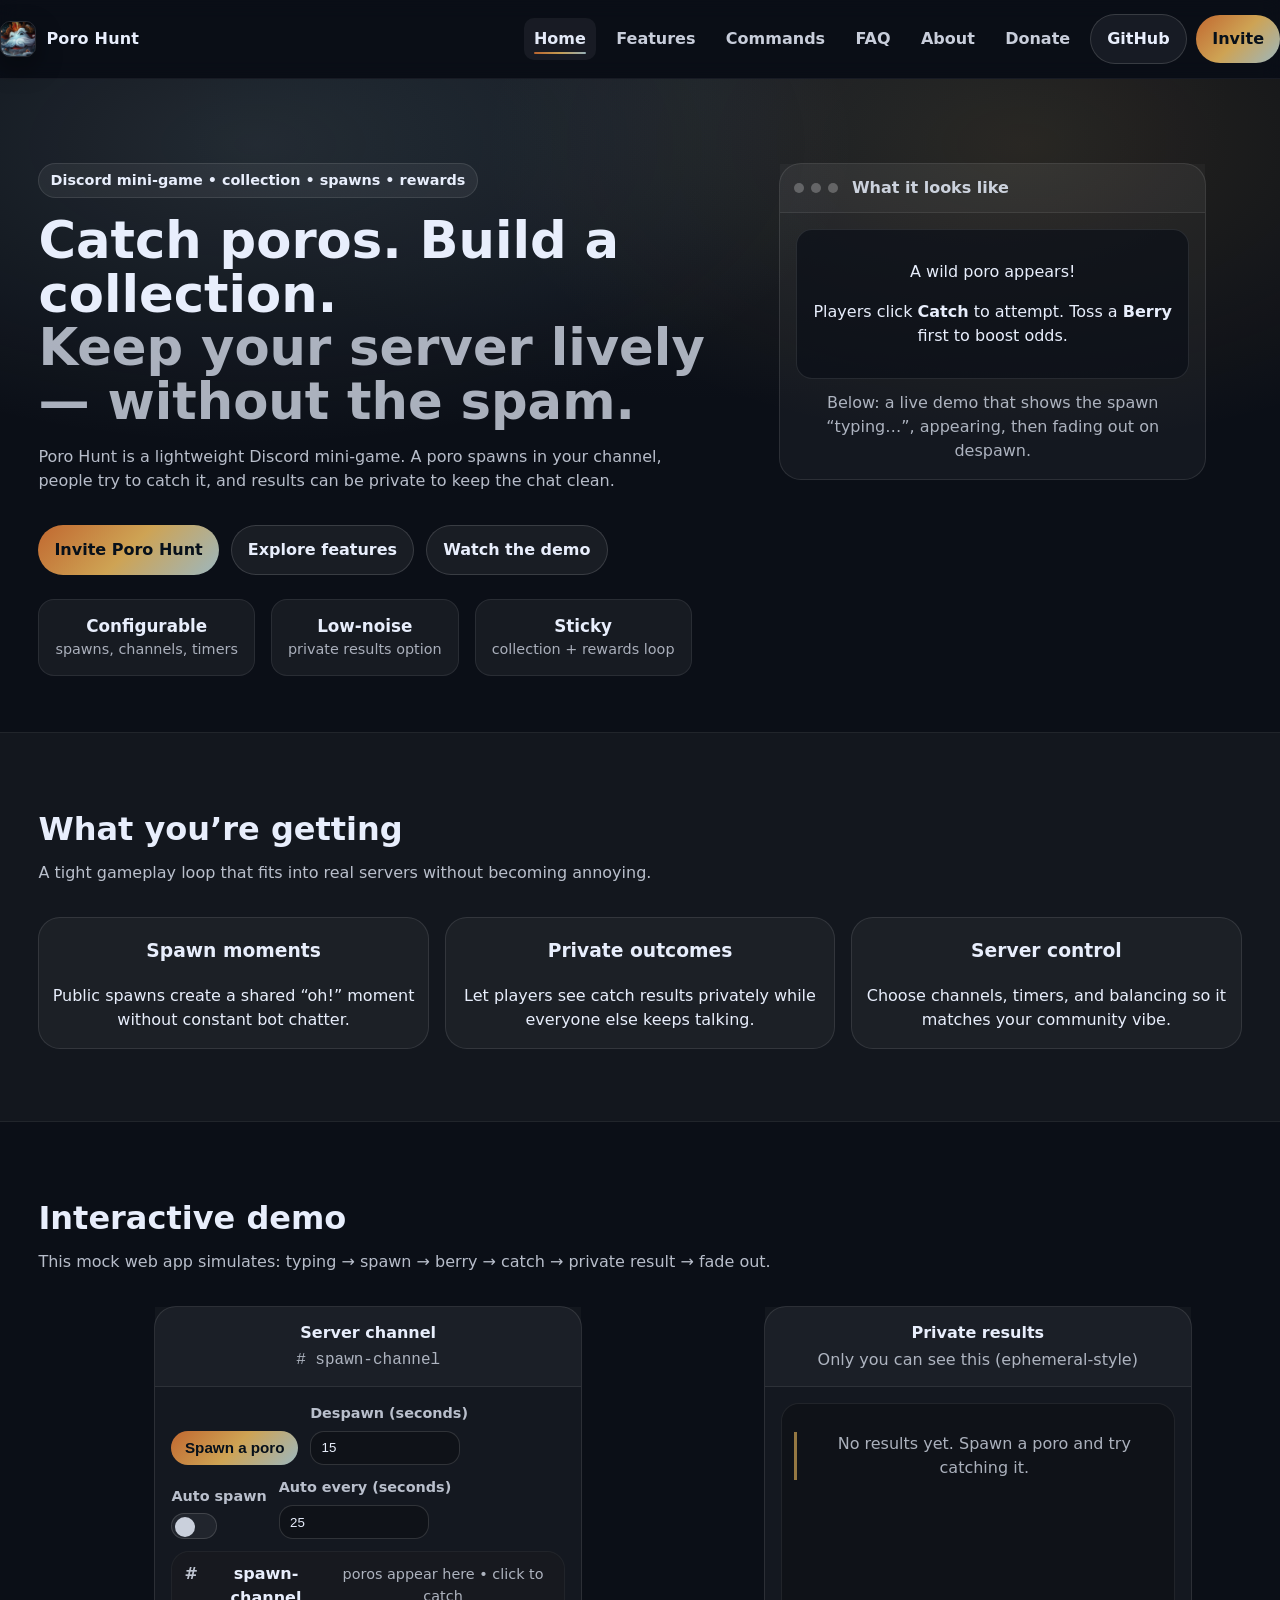
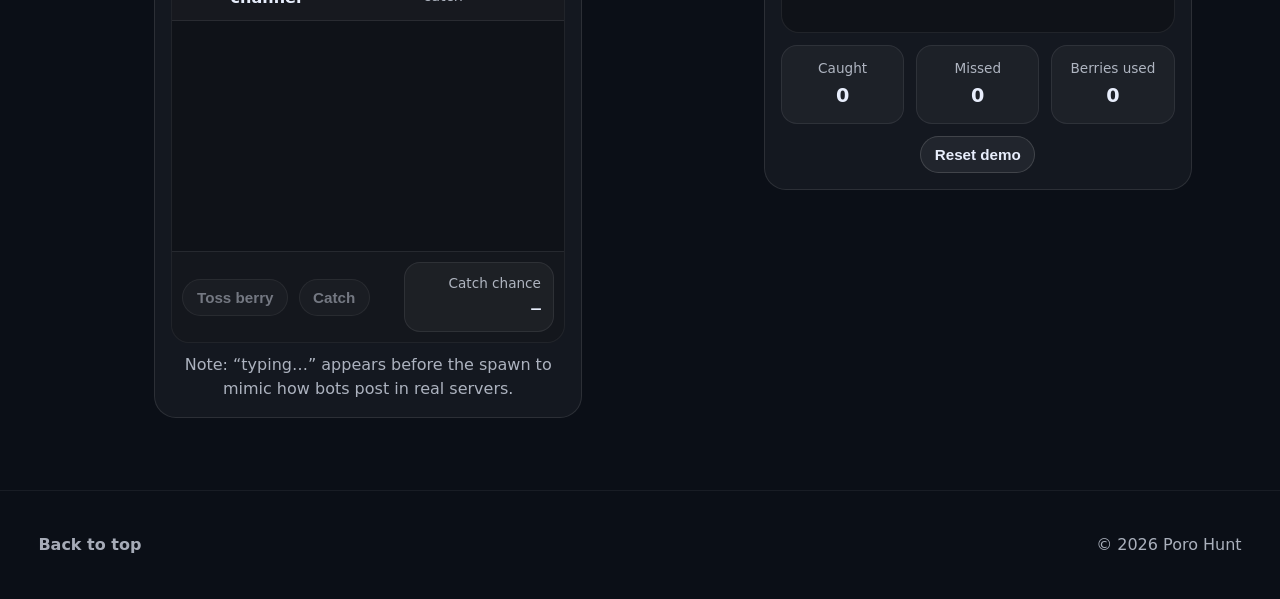
==== index.html @ b9ae42ce "Initial website upload" ====
<!-- Poro Hunt — Home + Demo (v5) -->
<!DOCTYPE html>
<html lang="en">
  <head>
    <meta charset="UTF-8" />
    <meta name="viewport" content="width=device-width, initial-scale=1" />
    <title>Poro Hunt — Discord Mini-Game Bot</title>
    <link rel="stylesheet" href="./styles.css" />
    <link rel="icon" type="image/png" href="./assets/favicon.png" />
<meta name="theme-color" content="#0b0f17" />
<link rel="apple-touch-icon" href="./assets/favicon.png" />
  </head>

  <body>
    <header class="site-header" id="siteHeader">
      <div class="container nav-row">
        <a class="brand" href="./index.html" aria-label="Poro Hunt Home">
  <img class="brand-logo" src="./assets/logo.jpg" alt="Poro Hunt logo" />
  <span class="brand-text">Poro Hunt</span>
</a>

        <button class="nav-toggle" id="navToggle" aria-expanded="false" aria-controls="navMenu">Menu</button>

        <nav class="nav" id="navMenu">
          <a class="nav-link" href="./index.html" aria-current="page">Home</a>
          <a class="nav-link" href="./features.html">Features</a>
          <a class="nav-link" href="./commands.html">Commands</a>
          <a class="nav-link" href="./faq.html">FAQ</a>
          <a class="nav-link" href="./about.html">About</a>
          <a class="nav-link" href="./donate.html">Donate</a>

          <a class="btn btn-ghost" href="https://https://github.com/knubgod/poro-hunt" target="_blank" rel="noreferrer">GitHub</a>
          <a class="btn btn-primary" href="https://discord.com/oauth2/authorize?client_id=1469908862562734150&permissions=355392&integration_type=0&scope=bot+applications.commands" target="_blank" rel="noreferrer">Invite</a>
        </nav>
      </div>
    </header>

    <main id="top">
      <section class="hero">
        <div class="container hero-grid">
          <div>
            <p class="pill">Discord mini-game • collection • spawns • rewards</p>

            <h1 class="h1">
              Catch poros. Build a collection.
              <span class="muted" style="display:block; font-weight:900;">Keep your server lively — without the spam.</span>
            </h1>

            <p class="lede">
              Poro Hunt is a lightweight Discord mini-game. A poro spawns in your channel, people try to catch it,
              and results can be private to keep the chat clean.
            </p>

            <div class="hero-actions">
              <a class="btn btn-primary" href="https://discord.com/oauth2/authorize?client_id=1469908862562734150&permissions=355392&integration_type=0&scope=bot+applications.commands" target="_blank" rel="noreferrer">Invite Poro Hunt</a>
              <a class="btn btn-ghost" href="./features.html">Explore features</a>
              <a class="btn btn-ghost" href="#demo">Watch the demo</a>
            </div>

            <div class="stat-row">
              <div class="stat">
                <div class="stat-k">Configurable</div>
                <div class="stat-v">spawns, channels, timers</div>
              </div>
              <div class="stat">
                <div class="stat-k">Low-noise</div>
                <div class="stat-v">private results option</div>
              </div>
              <div class="stat">
                <div class="stat-k">Sticky</div>
                <div class="stat-v">collection + rewards loop</div>
              </div>
            </div>
          </div>

          <div class="hero-card">
            <div class="card-top">
              <div class="dot"></div><div class="dot"></div><div class="dot"></div>
              <span class="card-title">What it looks like</span>
            </div>
            <div class="card-body">
              <div class="bubble">
                <p class="bubble-title">A wild poro appears!</p>
                <p class="bubble-text">
                  Players click <strong>Catch</strong> to attempt.
                  Toss a <strong>Berry</strong> first to boost odds.
                </p>
              </div>
              <p class="muted" style="margin:12px 0 0;">
                Below: a live demo that shows the spawn “typing…”, appearing, then fading out on despawn.
              </p>
            </div>
          </div>
        </div>
      </section>

      <section class="section section-alt">
        <div class="container">
          <h2 class="h2">What you’re getting</h2>
          <p class="lede">A tight gameplay loop that fits into real servers without becoming annoying.</p>

          <div class="grid-3">
            <div class="card">
              <h3>Spawn moments</h3>
              <p>Public spawns create a shared “oh!” moment without constant bot chatter.</p>
            </div>
            <div class="card">
              <h3>Private outcomes</h3>
              <p>Let players see catch results privately while everyone else keeps talking.</p>
            </div>
            <div class="card">
              <h3>Server control</h3>
              <p>Choose channels, timers, and balancing so it matches your community vibe.</p>
            </div>
          </div>
        </div>
      </section>

      <!-- Demo root marker for script.js -->
      <section class="section" id="demo">
        <div class="container" id="demoRoot">
          <h2 class="h2">Interactive demo</h2>
          <p class="lede">This mock web app simulates: typing → spawn → berry → catch → private result → fade out.</p>

          <div class="demo-grid">
            <div class="demo-card">
              <div class="demo-head">
                <p class="demo-title">Server channel</p>
                <p class="demo-sub mono muted"># spawn-channel</p>
              </div>

              <div class="demo-body">
                <div class="demo-controls">
                  <button class="btn btn-primary btn-small" id="spawnBtn">Spawn a poro</button>

                  <label class="demo-label">
                    Despawn (seconds)
                    <input class="demo-input" id="despawnInput" type="number" min="5" max="120" value="15" />
                  </label>

                  <label class="demo-label">
                    Auto spawn
                    <span class="toggle-row">
                      <input id="autoSpawnToggle" type="checkbox" />
                      <span class="toggle-ui" aria-hidden="true"></span>
                    </span>
                  </label>

                  <label class="demo-label">
                    Auto every (seconds)
                    <input class="demo-input" id="autoSpawnInterval" type="number" min="8" max="120" value="25" />
                  </label>
                </div>

                <div class="discord-shell">
                  <div class="discord-top">
                    <span class="hash">#</span> <span class="chan">spawn-channel</span>
                    <span class="topic muted">poros appear here • click to catch</span>
                  </div>

                  <div class="discord-feed" id="channelFeed" aria-live="polite"></div>

                  <div class="discord-actions">
                    <button class="btn btn-ghost btn-small" id="berryBtn" disabled>Toss berry</button>
                    <button class="btn btn-ghost btn-small" id="catchBtn" disabled>Catch</button>

                    <div class="odds">
                      <p class="odds-k muted">Catch chance</p>
                      <p class="odds-v mono" id="oddsValue">—</p>
                    </div>
                  </div>
                </div>

                <p class="muted" style="margin:10px 0 0;">
                  Note: “typing…” appears before the spawn to mimic how bots post in real servers.
                </p>
              </div>
            </div>

            <div class="demo-card">
              <div class="demo-head">
                <p class="demo-title">Private results</p>
                <p class="demo-sub muted">Only you can see this (ephemeral-style)</p>
              </div>

              <div class="demo-body">
                <div class="private-box" id="privateBox">
                  <div class="ephemeral">
                    <p class="muted">No results yet. Spawn a poro and try catching it.</p>
                  </div>
                </div>

                <div class="private-stats">
                  <div class="pstat">
                    <p class="pstat-k muted">Caught</p>
                    <p class="pstat-v" id="caughtCount">0</p>
                  </div>
                  <div class="pstat">
                    <p class="pstat-k muted">Missed</p>
                    <p class="pstat-v" id="missedCount">0</p>
                  </div>
                  <div class="pstat">
                    <p class="pstat-k muted">Berries used</p>
                    <p class="pstat-v" id="berriesUsed">0</p>
                  </div>
                </div>

                <button class="btn btn-ghost btn-small" id="resetDemoBtn">Reset demo</button>
              </div>
            </div>
          </div>
        </div>
      </section>

    <footer class="site-footer">
  <div class="container footer-row">
    <div class="footer-min">
      <a href="#top">Back to top</a>
    </div>
    <p class="muted">© <span id="year"></span> Poro Hunt</p>
  </div>
</footer>

    <script src="./script.js"></script>
    <!-- Floating Back-to-Top -->
<button id="backToTop" class="back-to-top" type="button" aria-label="Back to top">
  ↑
</button>
  </body>
</html>
---- styles.css ----
/*
  Poro Hunt Website — v6 brand theme
  Adds:
  - Logo support (.brand-logo)
  - Brand palette via CSS variables
  - Updated gradients to match logo (icy + gold/copper)
*/

body { min-height: 100vh; }
main { min-height: calc(100vh - 80px); } /* header height buffer; not exact but works well */

* { box-sizing: border-box; }
html, body { height: 100%; }

:root{
  /* Brand palette (from your logo art) */
  --bg: #0b0f17;
  --bg2: #0f1624;
  --text: #e8eefc;
  --muted: rgba(232, 238, 252, 0.72);

  --ice: #9cb7bf;      /* icy fur highlight */
  --slate: #2f4050;    /* deep blue slate */
  --gold: #cea354;     /* crown gold */
  --copper: #c16830;   /* warm copper accent */

  --border: rgba(255,255,255,0.10);
  --border2: rgba(255,255,255,0.14);
  --panel: rgba(255,255,255,0.04);

  --shadow: 0 18px 55px rgba(0,0,0,0.35);
}

body {
  margin: 0;
  font-family: system-ui, -apple-system, Segoe UI, Roboto, Arial, sans-serif;
  line-height: 1.5;
  background: var(--bg);
  color: var(--text);
}

/* Utilities */
/* Full-width container that still has comfortable padding */
.container {
  width: 100%;
  max-width: none;                 /* removes the “boxed” limit */
  margin: 0 auto;
  padding-left: clamp(16px, 3vw, 48px);
  padding-right: clamp(16px, 3vw, 48px);
}
.muted { color: var(--muted); }
.mono { font-family: ui-monospace, SFMono-Regular, Menlo, Monaco, Consolas, "Liberation Mono", monospace; }

.section { padding: 72px 0; }
.section-alt {
  background: rgba(255, 255, 255, 0.03);
  border-top: 1px solid rgba(255, 255, 255, 0.06);
  border-bottom: 1px solid rgba(255, 255, 255, 0.06);
}

.h1 { font-size: clamp(2.2rem, 4vw, 3.2rem); line-height: 1.05; margin: 0 0 1rem; }
.h2 { font-size: 2rem; margin: 0 0 0.5rem; }
.lede { margin: 0 0 2rem; max-width: 75ch; color: rgba(232, 238, 252, 0.78); }

.pill {
  display: inline-block;
  font-weight: 800;
  font-size: 0.9rem;
  padding: 0.35rem 0.7rem;
  border-radius: 999px;
  background: rgba(255, 255, 255, 0.06);
  border: 1px solid rgba(255, 255, 255, 0.10);
  margin: 0 0 1rem;
}

.grid-2 { display: grid; grid-template-columns: 1fr 1fr; gap: 1rem; }
.grid-3 { display: grid; grid-template-columns: repeat(3, 1fr); gap: 1rem; }

/* Buttons */
.btn {
  display: inline-flex;
  align-items: center;
  justify-content: center;
  gap: 0.5rem;
  text-decoration: none;
  font-weight: 800;
  padding: 0.75rem 1rem;
  border-radius: 999px;
  border: 1px solid var(--border2);
  background: rgba(255, 255, 255, 0.04);
  color: var(--text);
  cursor: pointer;
  transition: transform 140ms ease, background 140ms ease, border-color 140ms ease, box-shadow 140ms ease, filter 140ms ease;
}

.btn:hover {
  transform: translateY(-2px);
  border-color: rgba(255, 255, 255, 0.22);
  box-shadow: 0 10px 30px rgba(0, 0, 0, 0.35);
}

.btn:active { transform: translateY(0px) scale(0.98); }

.btn-primary {
  /* Brand gradient: copper -> gold -> icy */
  background: linear-gradient(135deg, var(--copper), var(--gold), var(--ice));
  border: none;
  color: #07101a;
}
.btn-primary:hover {
  filter: brightness(1.06);
  box-shadow: 0 12px 38px rgba(193, 104, 48, 0.12), 0 12px 38px rgba(156, 183, 191, 0.10);
}

.btn-ghost { background: rgba(255, 255, 255, 0.06); }
.btn-small { padding: 0.55rem 0.85rem; font-size: 0.95rem; }
.btn[disabled] { opacity: 0.45; cursor: not-allowed; transform: none; box-shadow: none; }

/* Micro-animations (already used by your demo) */
@keyframes pop { 0%{transform:translateY(-2px) scale(1)} 50%{transform:translateY(-2px) scale(1.05)} 100%{transform:translateY(-2px) scale(1)} }
.btn-pop { animation: pop 180ms ease-out; }

@keyframes shake {
  0%, 100% { transform: translateY(-2px) translateX(0); }
  20% { transform: translateY(-2px) translateX(-2px); }
  40% { transform: translateY(-2px) translateX(2px); }
  60% { transform: translateY(-2px) translateX(-1px); }
  80% { transform: translateY(-2px) translateX(1px); }
}
.btn-shake { animation: shake 260ms ease-in-out; }

@keyframes flash {
  0% { box-shadow: 0 0 0 rgba(156, 183, 191, 0); }
  50% { box-shadow: 0 0 0 8px rgba(156, 183, 191, 0.14); }
  100% { box-shadow: 0 0 0 rgba(156, 183, 191, 0); }
}
.btn-flash { animation: flash 320ms ease-out; }

/* NAV */
.site-header {
  position: sticky;
  top: 0;
  z-index: 20;
  backdrop-filter: blur(10px);
  background: rgba(11, 15, 23, 0.72);
  border-bottom: 1px solid rgba(255, 255, 255, 0.06);
  transition: background 180ms ease, border-color 180ms ease, box-shadow 180ms ease;
}

.site-header.is-scrolled {
  background: rgba(11, 15, 23, 0.90);
  border-color: rgba(255, 255, 255, 0.10);
  box-shadow: var(--shadow);
}

.nav-row { display: flex; align-items: center; justify-content: space-between; padding: 14px 0; gap: 1rem; }

.brand {
  display: inline-flex;
  gap: 0.65rem;
  align-items: center;
  text-decoration: none;
  color: var(--text);
}

.brand-logo{
  width: 36px;
  height: 36px;
  border-radius: 10px;
  object-fit: cover;
  border: 1px solid rgba(255,255,255,0.12);
  box-shadow: 0 10px 26px rgba(0,0,0,0.35);
}

.brand-text { font-weight: 900; letter-spacing: 0.2px; }

.nav { display: flex; align-items: center; gap: 0.6rem; flex-wrap: wrap; }

.nav-link {
  position: relative;
  text-decoration: none;
  color: rgba(232, 238, 252, 0.86);
  font-weight: 800;
  padding: 0.55rem 0.65rem;
  border-radius: 10px;
  transition: transform 140ms ease, background 140ms ease, color 140ms ease;
}

.nav-link:hover {
  background: rgba(255, 255, 255, 0.06);
  transform: translateY(-1px);
  color: rgba(232, 238, 252, 0.95);
}

/* underline uses brand gradient */
.nav-link::after {
  content: "";
  position: absolute;
  left: 10px;
  right: 10px;
  bottom: 6px;
  height: 2px;
  border-radius: 999px;
  background: linear-gradient(90deg, var(--copper), var(--gold), var(--ice));
  transform: scaleX(0);
  transform-origin: left;
  transition: transform 180ms ease;
  opacity: 0.95;
}
.nav-link:hover::after { transform: scaleX(1); }

.nav-link[aria-current="page"] {
  background: rgba(255, 255, 255, 0.06);
  color: rgba(232, 238, 252, 0.98);
}
.nav-link[aria-current="page"]::after { transform: scaleX(1); }

.nav-toggle {
  display: none;
  border-radius: 10px;
  padding: 0.6rem 0.75rem;
  font-weight: 900;
  color: var(--text);
  background: rgba(255, 255, 255, 0.06);
  border: 1px solid var(--border2);
  cursor: pointer; /* [NEW] pointer cursor like a “send” button */
}

/* Menu button — brand hover */
.nav-toggle:hover {
  background: linear-gradient(
    135deg,
    var(--copper),
    var(--gold)
  );
  color: #07101a;
  border-color: rgba(206, 163, 84, 0.75);

  /* much subtler depth */
  box-shadow: 0 4px 12px rgba(0, 0, 0, 0.25);
}

.nav-toggle:active {
  transform: scale(0.97);
}

/* HERO */
.hero {
  padding: 84px 0 56px;
  background:
    radial-gradient(1000px 500px at 20% 10%, rgba(156, 183, 191, 0.16), transparent 60%),
    radial-gradient(900px 500px at 80% 10%, rgba(206, 163, 84, 0.14), transparent 60%),
    radial-gradient(850px 520px at 55% 0%, rgba(47, 64, 80, 0.22), transparent 62%);
}

.hero-grid { display: grid; grid-template-columns: 1.15fr 0.85fr; gap: 2rem; align-items: start; }
.hero-actions { display: flex; gap: 0.75rem; flex-wrap: wrap; margin-bottom: 1.5rem; }

.hero-card, .demo-card, .card {
  border-radius: 22px;
  border: 1px solid var(--border);
  background: var(--panel);
  transition: transform 160ms ease, box-shadow 160ms ease, border-color 160ms ease;
  text-align: center;
  margin-left: auto; margin-right: auto; max-width: 42ch;
  width: 100%;
}

/* Keep demo cards “alive”, but keep homepage info cards stable */
.demo-card:hover {
  transform: translateY(-3px);
  border-color: rgba(255, 255, 255, 0.14);
  box-shadow: var(--shadow);
}

/* No lift on these */
.hero-card:hover,
.card:hover {
  transform: none;
  box-shadow: none;
  border-color: rgba(255, 255, 255, 0.14);
}

.card-top { display: flex; align-items: center; gap: 0.45rem; padding: 12px 14px; border-bottom: 1px solid rgba(255,255,255,0.08); background: rgba(255,255,255,0.03); }
.dot { width: 10px; height: 10px; border-radius: 999px; background: rgba(255,255,255,0.25); }
.card-title { margin-left: 0.4rem; font-weight: 900; color: rgba(232,238,252,0.85); }
.card-body { padding: 16px; }

.stat-row { display: flex; gap: 1rem; flex-wrap: wrap; }
.stat {
  padding: 0.9rem 1rem;
  border-radius: 16px;
  background: rgba(255, 255, 255, 0.05);
  border: 1px solid rgba(255,255,255,0.08);
  min-width: 160px;
  transition: transform 140ms ease, border-color 140ms ease;
  text-align: center;
}
.stat:hover { border-color: rgba(255,255,255,0.14); }
.stat-k { font-weight: 900; font-size: 1.05rem; }
.stat-v { font-size: 0.9rem; color: rgba(232,238,252,0.7); }

.bubble {
  border-radius: 16px;
  padding: 14px;
  background: rgba(11, 15, 23, 0.7);
  border: 1px solid rgba(255, 255, 255, 0.10);
  text-align: center; /* NEW */
  .bubble-title { text-align: center; }
  .bubble-text  { text-align: center; }
}

.page-hero {
  padding: 56px 0 24px;
  background:
    radial-gradient(900px 420px at 20% 10%, rgba(156, 183, 191, 0.12), transparent 60%),
    radial-gradient(850px 420px at 80% 10%, rgba(206, 163, 84, 0.10), transparent 60%),
    radial-gradient(850px 520px at 55% 0%, rgba(47, 64, 80, 0.18), transparent 62%);
}

/* Demo / Discord UI (kept as you had it) */
.demo-grid {
  display: grid;
  grid-template-columns: 1.25fr 1fr; /* wider channel panel, still wide results panel */
  gap: 1rem;
  align-items: start;
}
.demo-head { padding: 14px 16px; border-bottom: 1px solid rgba(255,255,255,0.08); background: rgba(255,255,255,0.03); }
.demo-title { margin: 0; font-weight: 900; }
.demo-sub { margin: 0.2rem 0 0; }
.demo-body { padding: 16px; }
.demo-controls { display: flex; gap: 0.75rem; align-items: end; flex-wrap: wrap; margin-bottom: 12px; }

.demo-label { display: grid; gap: 6px; font-weight: 900; font-size: 0.9rem; color: rgba(232,238,252,0.78); }
.demo-input {
  width: 150px;
  padding: 0.55rem 0.65rem;
  border-radius: 14px;
  border: 1px solid rgba(255,255,255,0.14);
  background: rgba(0,0,0,0.25);
  color: var(--text);
  outline: none;
}
.demo-input:focus {
  border-color: rgba(156, 183, 191, 0.60);
  box-shadow: 0 0 0 6px rgba(156, 183, 191, 0.10);
}

.discord-shell { border-radius: 18px; border: 1px solid rgba(255,255,255,0.08); background: rgba(0,0,0,0.25); overflow: hidden; }
.discord-top { display:flex; gap:0.5rem; align-items: baseline; padding:10px 12px; border-bottom: 1px solid rgba(255,255,255,0.08); background: rgba(255,255,255,0.03); }
.hash { font-weight: 900; opacity: 0.8; }
.chan { font-weight: 900; }
.topic { margin-left: auto; font-size: 0.9rem; }

.discord-feed { padding: 10px; min-height: 230px; }
.discord-actions { display:flex; align-items:center; gap:0.65rem; flex-wrap:wrap; padding:10px; border-top:1px solid rgba(255,255,255,0.08); background: rgba(255,255,255,0.02); }

.odds {
  margin-left: auto;
  text-align: right;
  padding: 10px 12px;
  border-radius: 16px;
  border: 1px solid rgba(255,255,255,0.08);
  background: rgba(255,255,255,0.04);
  min-width: 150px;
}
.odds-k { margin: 0; font-size: 0.85rem; }
.odds-v { margin: 0.2rem 0 0; font-weight: 900; font-size: 1rem; }

.dmsg { display:grid; grid-template-columns: 38px 1fr; gap:10px; padding:8px 6px; border-radius:14px; transition: background 120ms ease; }
.dmsg:hover { background: rgba(255,255,255,0.03); }

.avatar { width:36px; height:36px; border-radius:999px; display:grid; place-items:center; font-weight:900; background: rgba(255,255,255,0.10); border:1px solid rgba(255,255,255,0.10); }
.avatar.bot { background: rgba(206, 163, 84, 0.10); border-color: rgba(206, 163, 84, 0.30); }
.avatar.user { background: rgba(156, 183, 191, 0.12); border-color: rgba(156, 183, 191, 0.28); }

.dmsg-head { display:flex; gap:0.5rem; align-items: baseline; }
.name { font-weight: 900; }
.name.bot { color: rgba(206, 163, 84, 0.95); }

.tag {
  font-size: 0.75rem;
  font-weight: 900;
  padding: 0.15rem 0.45rem;
  border-radius: 999px;
  background: rgba(206, 163, 84, 0.12);
  border: 1px solid rgba(206, 163, 84, 0.28);
  color: rgba(232,238,252,0.88);
}
.time { margin-left:auto; font-size:0.85rem; color: rgba(232,238,252,0.55); }
.dmsg-body { margin-top:2px; color: rgba(232,238,252,0.78); }
.meta-line { margin-top:4px; font-size:0.9rem; color: rgba(232,238,252,0.6); }

@keyframes popIn { 0%{opacity:0; transform:translateY(8px) scale(0.98); filter:blur(2px)} 100%{opacity:1; transform:translateY(0) scale(1); filter:blur(0)} }
@keyframes glowPulse { 0%,100%{ box-shadow: 0 0 0 rgba(156,183,191,0)} 50%{ box-shadow: 0 0 0 6px rgba(156,183,191,0.10)} }
.dmsg.spawn-in { animation: popIn 220ms ease-out both; }
.dmsg.spawn-live {
  border: 1px solid rgba(156, 183, 191, 0.20);
  background: rgba(156, 183, 191, 0.05);
  animation: glowPulse 1.2s ease-in-out infinite;
}
.dmsg.fading { opacity:0; transform: translateY(6px); transition: opacity 520ms ease, transform 520ms ease; }

/* Typing indicator */
.typing {
  display:inline-flex; align-items:center; gap:6px;
  padding: 6px 10px;
  border-radius: 999px;
  background: rgba(255,255,255,0.05);
  border: 1px solid rgba(255,255,255,0.08);
  width: fit-content;
}
.dots { display:inline-flex; gap:4px; align-items:center; }
.dotty { width:6px; height:6px; border-radius:999px; background: rgba(232,238,252,0.75); animation: bounce 900ms ease-in-out infinite; }
.dotty:nth-child(2){ animation-delay: 120ms; opacity:0.85; }
.dotty:nth-child(3){ animation-delay: 240ms; opacity:0.7; }
@keyframes bounce { 0%,60%,100%{ transform: translateY(0)} 30%{ transform: translateY(-4px)} }

/* Toggle */
.toggle-row { display: inline-grid; grid-template-columns: 1fr; align-items: center; }
.toggle-row input { position: absolute; opacity: 0; pointer-events: none; }
.toggle-ui {
  width:46px; height:26px; border-radius:999px;
  border:1px solid rgba(255,255,255,0.14);
  background: rgba(255,255,255,0.06);
  position:relative;
  display:inline-block;
  transition: background 160ms ease, border-color 160ms ease;
}
.toggle-ui::after{
  content:"";
  position:absolute;
  top:3px; left:3px;
  width:20px; height:20px; border-radius:999px;
  background: rgba(232,238,252,0.85);
  transition: transform 160ms ease;
}
#autoSpawnToggle:checked + .toggle-ui {
  background: rgba(156, 183, 191, 0.16);
  border-color: rgba(156, 183, 191, 0.35);
}
#autoSpawnToggle:checked + .toggle-ui::after { transform: translateX(20px); }

/* Private results */
.private-box { border-radius:18px; border:1px solid rgba(255,255,255,0.08); background: rgba(0,0,0,0.25); padding:12px; min-height:230px; margin-bottom:12px; }
.ephemeral { border-left: 3px solid rgba(206, 163, 84, 0.70); padding-left: 10px; }
.private-stats { display:grid; grid-template-columns: repeat(3, 1fr); gap: 0.75rem; margin-bottom: 12px; }
.pstat { border-radius:16px; padding:12px; border:1px solid rgba(255,255,255,0.08); background: rgba(255,255,255,0.04); }
.pstat-k { margin:0; font-size:0.85rem; }
.pstat-v { margin:0.25rem 0 0; font-weight:900; font-size:1.2rem; }

/* FAQ */
.faq { border-radius:18px; padding:14px 16px; background: rgba(255,255,255,0.04); border:1px solid rgba(255,255,255,0.08); margin-bottom: 0.75rem; }
.faq summary { cursor:pointer; font-weight:900; }
.faq p { color: rgba(232,238,252,0.74); }

/* Footer */
.site-footer { padding: 26px 0; border-top: 1px solid rgba(255,255,255,0.06); }

.footer-row {
  display: flex;
  align-items: center;
  justify-content: space-between;
  gap: 1rem;
  flex-wrap: wrap;
}

.footer-min {
  display: inline-flex;
  gap: 0.9rem;
  align-items: center;
  flex-wrap: wrap;
}

.footer-min a {
  color: rgba(232,238,252,0.7);
  text-decoration: none;
  font-weight: 900;
}

.footer-min a:hover { text-decoration: underline; }

/* Floating Back-to-Top button */
.back-to-top {
  position: fixed;
  right: 18px;
  bottom: 18px;
  z-index: 50;

  width: 48px;
  height: 48px;
  border-radius: 999px;

  border: 1px solid rgba(255,255,255,0.14);
  background: rgba(255,255,255,0.06);
  color: var(--text);

  display: grid;
  place-items: center;

  box-shadow: 0 18px 55px rgba(0,0,0,0.35);

  /* hidden by default */
  opacity: 0;
  transform: translateY(10px);
  pointer-events: none;

  transition: opacity 180ms ease, transform 180ms ease, background 140ms ease, border-color 140ms ease;
}

.back-to-top:hover {
  background: rgba(255,255,255,0.10);
  border-color: rgba(255,255,255,0.22);
  transform: translateY(6px);
}

.back-to-top:active {
  transform: translateY(8px) scale(0.98);
}

/* becomes visible after scroll */
.back-to-top.is-visible {
  opacity: 1;
  transform: translateY(0);
  pointer-events: auto;
}

/* Reduced motion */
@media (prefers-reduced-motion: reduce) {
  .back-to-top { transition: none; }
}

/* Responsive */
@media (max-width: 980px){
  .hero-grid { grid-template-columns: 1fr; }
  .grid-3, .grid-2, .demo-grid { grid-template-columns: 1fr; }
  .odds { margin-left: 0; width: 100%; text-align: left; }

  .nav-toggle { display: inline-flex; }
  .nav { display:none; width:100%; padding-top:10px; justify-content:flex-start; }
  .nav.is-open { display:flex; }
  .nav-row { flex-wrap: wrap; }
}

/* Reduced motion */
@media (prefers-reduced-motion: reduce){
  .btn, .site-header, .nav-link, .hero-card, .card, .demo-card { transition: none; }
  .dmsg.spawn-in, .dmsg.spawn-live { animation: none; }
  .dmsg.fading { transition: none; }
  .dotty { animation: none; }
}
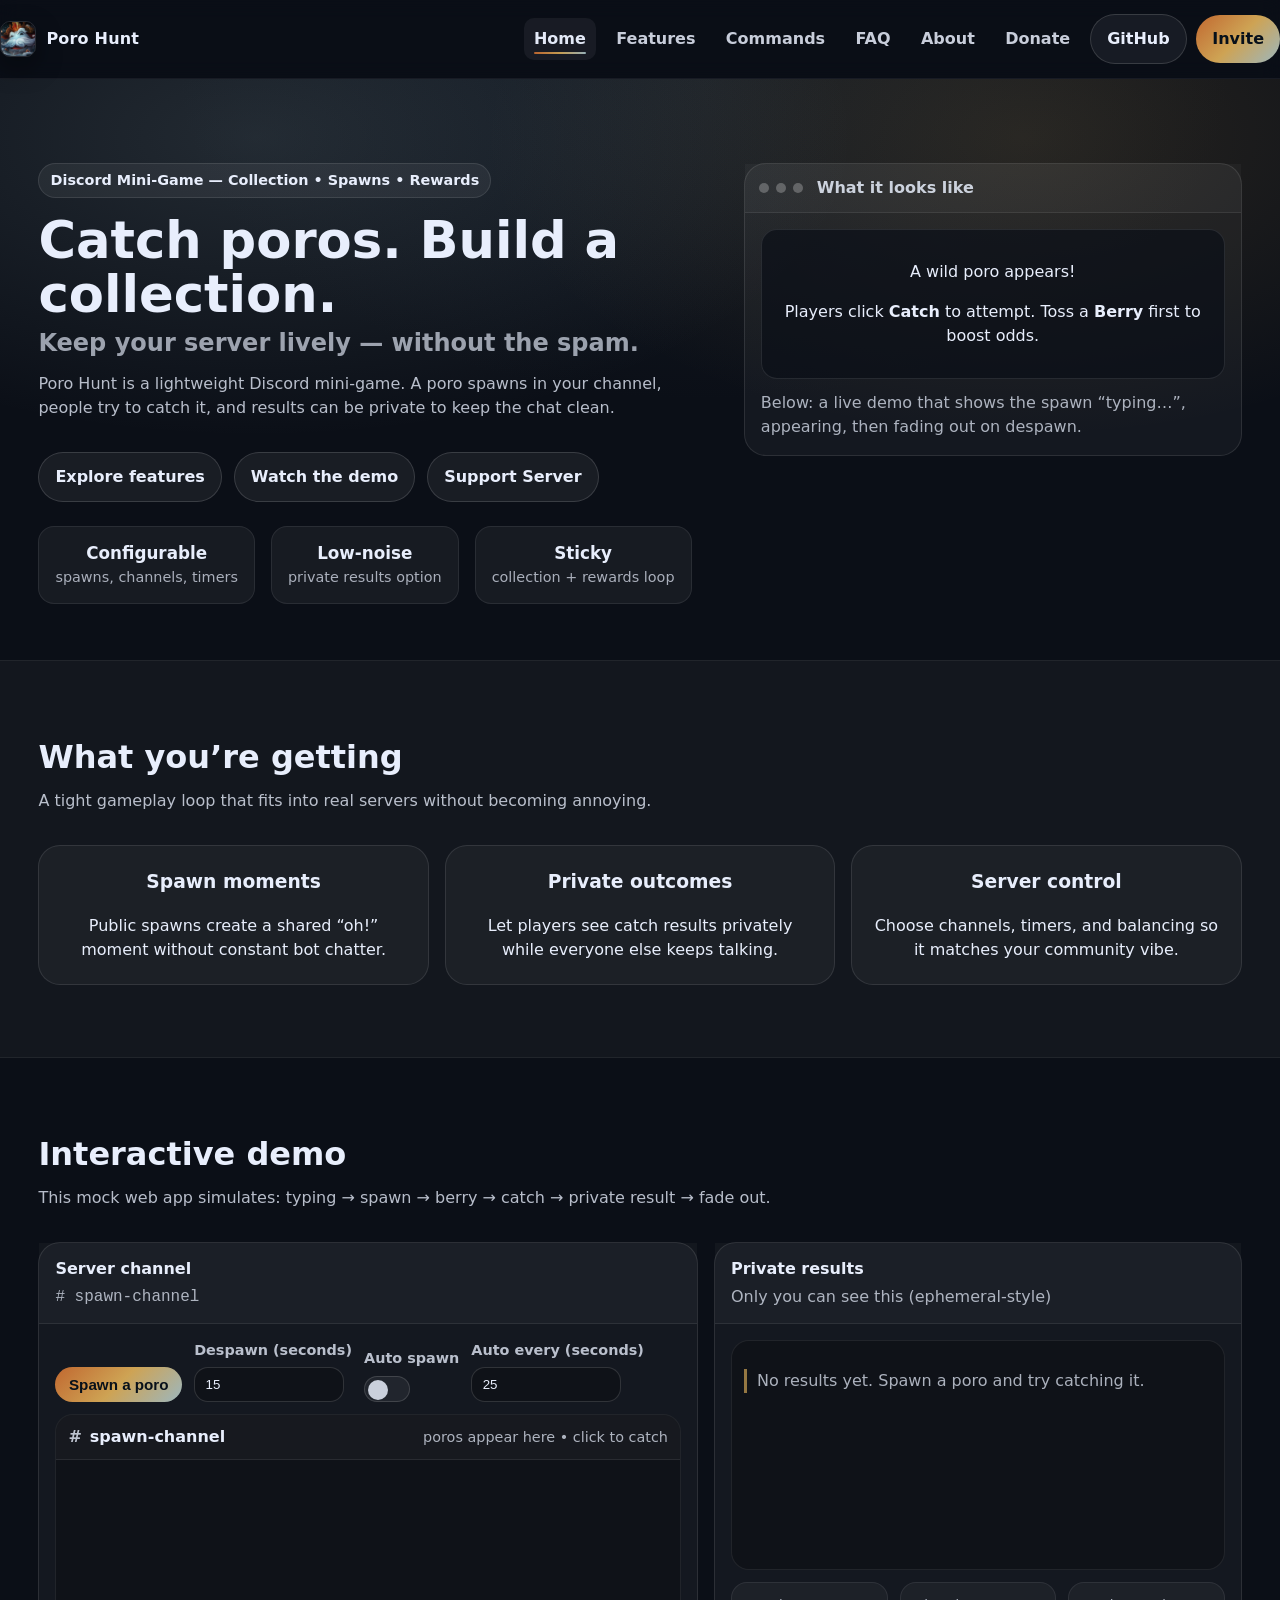
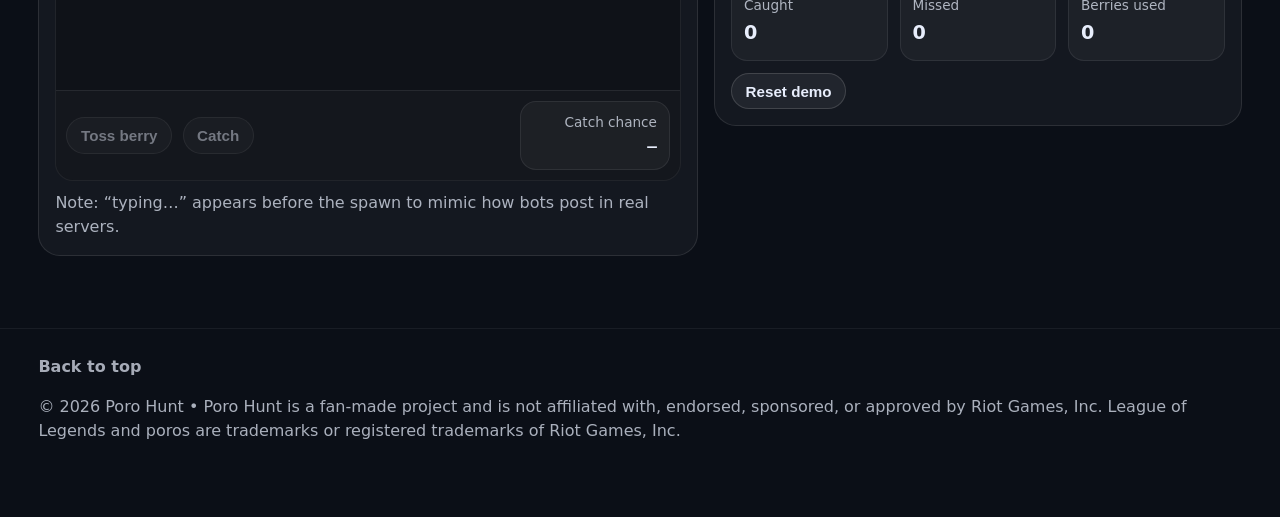
==== commit 07815b41: "Update site styling and about page" ====
--- a/index.html
+++ b/index.html
@@ -39,12 +39,12 @@
       <section class="hero">
         <div class="container hero-grid">
           <div>
-            <p class="pill">Discord mini-game • collection • spawns • rewards</p>
+            <p class="pill">Discord Mini-Game — Collection • Spawns • Rewards</p>
 
             <h1 class="h1">
-              Catch poros. Build a collection.
-              <span class="muted" style="display:block; font-weight:900;">Keep your server lively — without the spam.</span>
-            </h1>
+  Catch poros. Build a collection.
+  <span class="muted hero-subtitle">Keep your server lively — without the spam.</span>
+</h1>
 
             <p class="lede">
               Poro Hunt is a lightweight Discord mini-game. A poro spawns in your channel, people try to catch it,
@@ -52,9 +52,10 @@
             </p>
 
             <div class="hero-actions">
-              <a class="btn btn-primary" href="https://discord.com/oauth2/authorize?client_id=1469908862562734150&permissions=355392&integration_type=0&scope=bot+applications.commands" target="_blank" rel="noreferrer">Invite Poro Hunt</a>
-              <a class="btn btn-ghost" href="./features.html">Explore features</a>
-              <a class="btn btn-ghost" href="#demo">Watch the demo</a>
+              <a class="btn btn-ghost btn-focus" href="./features.html">Explore features</a>
+              <a class="btn btn-ghost btn-focus" href="#demo">Watch the demo</a>
+              <a class="btn btn-ghost btn-focus" href="https://discord.gg/EASFS7yz" target="_blank" rel="noreferrer">Support Server</a>
+</a>
             </div>
 
             <div class="stat-row">
@@ -217,7 +218,14 @@
     <div class="footer-min">
       <a href="#top">Back to top</a>
     </div>
-    <p class="muted">© <span id="year"></span> Poro Hunt</p>
+
+    <p class="muted" style="margin:0;">
+      © <span id="year"></span> Poro Hunt <span class="muted">•</span>
+      <span class="muted">
+        Poro Hunt is a fan-made project and is not affiliated with, endorsed, sponsored, or approved by Riot Games, Inc.
+        League of Legends and poros are trademarks or registered trademarks of Riot Games, Inc.
+      </span>
+    </p>
   </div>
 </footer>
 
--- a/styles.css
+++ b/styles.css
@@ -1,28 +1,26 @@
 /*
-  Poro Hunt Website — v6 brand theme
-  Adds:
-  - Logo support (.brand-logo)
-  - Brand palette via CSS variables
-  - Updated gradients to match logo (icy + gold/copper)
+  Poro Hunt Website — cleaned
+  Fixes:
+  - Invalid nested selectors in .bubble
+  - Cards being forced into skinny max-width columns (causing "-_-" layouts)
+  - Adds value-card hover (crisp border + tiny lift)
+  - Mobile nav menu becomes vertical
 */
-
-body { min-height: 100vh; }
-main { min-height: calc(100vh - 80px); } /* header height buffer; not exact but works well */
 
 * { box-sizing: border-box; }
 html, body { height: 100%; }
 
-:root{
+:root {
   /* Brand palette (from your logo art) */
   --bg: #0b0f17;
   --bg2: #0f1624;
   --text: #e8eefc;
   --muted: rgba(232, 238, 252, 0.72);
 
-  --ice: #9cb7bf;      /* icy fur highlight */
-  --slate: #2f4050;    /* deep blue slate */
-  --gold: #cea354;     /* crown gold */
-  --copper: #c16830;   /* warm copper accent */
+  --ice: #9cb7bf;
+  --slate: #2f4050;
+  --gold: #cea354;
+  --copper: #c16830;
 
   --border: rgba(255,255,255,0.10);
   --border2: rgba(255,255,255,0.14);
@@ -32,6 +30,7 @@
 }
 
 body {
+  min-height: 100vh;
   margin: 0;
   font-family: system-ui, -apple-system, Segoe UI, Roboto, Arial, sans-serif;
   line-height: 1.5;
@@ -39,28 +38,58 @@
   color: var(--text);
 }
 
-/* Utilities */
-/* Full-width container that still has comfortable padding */
+main { min-height: calc(100vh - 80px); }
+
+/* Consistent breathing room before footer on every page */
+main {
+  padding-bottom: 48px;
+}
+
+/* ---------- Utilities ---------- */
+
 .container {
   width: 100%;
-  max-width: none;                 /* removes the “boxed” limit */
+  max-width: none;
   margin: 0 auto;
   padding-left: clamp(16px, 3vw, 48px);
   padding-right: clamp(16px, 3vw, 48px);
 }
+
 .muted { color: var(--muted); }
 .mono { font-family: ui-monospace, SFMono-Regular, Menlo, Monaco, Consolas, "Liberation Mono", monospace; }
 
 .section { padding: 72px 0; }
+
 .section-alt {
   background: rgba(255, 255, 255, 0.03);
   border-top: 1px solid rgba(255, 255, 255, 0.06);
   border-bottom: 1px solid rgba(255, 255, 255, 0.06);
 }
 
+.subtitle {
+  font-size: clamp(1.2rem, 2.2vw, 1.6rem);
+  font-weight: 800;
+  line-height: 1.25;
+  margin-top: 0.5rem;
+  margin-bottom: 1rem;
+}
+
+.hero-subtitle {
+  display: block;
+  font-size: clamp(1.1rem, 2vw, 1.5rem);
+  font-weight: 800;
+  margin-top: 0.6rem;
+  opacity: 0.9; /* keeps it slightly softer than main line */
+}
+
 .h1 { font-size: clamp(2.2rem, 4vw, 3.2rem); line-height: 1.05; margin: 0 0 1rem; }
 .h2 { font-size: 2rem; margin: 0 0 0.5rem; }
-.lede { margin: 0 0 2rem; max-width: 75ch; color: rgba(232, 238, 252, 0.78); }
+
+.lede {
+  margin: 0 0 2rem;
+  max-width: 75ch;
+  color: rgba(232, 238, 252, 0.78);
+}
 
 .pill {
   display: inline-block;
@@ -73,10 +102,13 @@
   margin: 0 0 1rem;
 }
 
+/* Grids */
+.grid-2, .grid-3 { align-items: stretch; }
 .grid-2 { display: grid; grid-template-columns: 1fr 1fr; gap: 1rem; }
 .grid-3 { display: grid; grid-template-columns: repeat(3, 1fr); gap: 1rem; }
 
-/* Buttons */
+/* ---------- Buttons ---------- */
+
 .btn {
   display: inline-flex;
   align-items: center;
@@ -102,11 +134,11 @@
 .btn:active { transform: translateY(0px) scale(0.98); }
 
 .btn-primary {
-  /* Brand gradient: copper -> gold -> icy */
   background: linear-gradient(135deg, var(--copper), var(--gold), var(--ice));
   border: none;
   color: #07101a;
 }
+
 .btn-primary:hover {
   filter: brightness(1.06);
   box-shadow: 0 12px 38px rgba(193, 104, 48, 0.12), 0 12px 38px rgba(156, 183, 191, 0.10);
@@ -116,8 +148,11 @@
 .btn-small { padding: 0.55rem 0.85rem; font-size: 0.95rem; }
 .btn[disabled] { opacity: 0.45; cursor: not-allowed; transform: none; box-shadow: none; }
 
-/* Micro-animations (already used by your demo) */
-@keyframes pop { 0%{transform:translateY(-2px) scale(1)} 50%{transform:translateY(-2px) scale(1.05)} 100%{transform:translateY(-2px) scale(1)} }
+@keyframes pop {
+  0%{transform:translateY(-2px) scale(1)}
+  50%{transform:translateY(-2px) scale(1.05)}
+  100%{transform:translateY(-2px) scale(1)}
+}
 .btn-pop { animation: pop 180ms ease-out; }
 
 @keyframes shake {
@@ -136,7 +171,19 @@
 }
 .btn-flash { animation: flash 320ms ease-out; }
 
-/* NAV */
+/* Crisp highlight + tiny lift (used for key homepage ghost buttons) */
+.btn-focus:hover {
+  border-color: rgba(206, 163, 84, 0.55);
+  box-shadow: 0 10px 28px rgba(0,0,0,0.28);
+  transform: translateY(-2px);
+}
+
+.btn-focus:active {
+  transform: translateY(-1px) scale(0.99);
+}
+
+/* ---------- NAV ---------- */
+
 .site-header {
   position: sticky;
   top: 0;
@@ -153,7 +200,7 @@
   box-shadow: var(--shadow);
 }
 
-.nav-row { display: flex; align-items: center; justify-content: space-between; padding: 14px 0; gap: 1rem; }
+.nav-row { display: flex; align-items: center; justify-content: space-between; padding: 14px 0; gap: 1rem; flex-wrap: wrap; }
 
 .brand {
   display: inline-flex;
@@ -174,7 +221,12 @@
 
 .brand-text { font-weight: 900; letter-spacing: 0.2px; }
 
-.nav { display: flex; align-items: center; gap: 0.6rem; flex-wrap: wrap; }
+.nav {
+  display: flex;
+  align-items: center;
+  gap: 0.6rem;
+  flex-wrap: wrap;
+}
 
 .nav-link {
   position: relative;
@@ -192,7 +244,6 @@
   color: rgba(232, 238, 252, 0.95);
 }
 
-/* underline uses brand gradient */
 .nav-link::after {
   content: "";
   position: absolute;
@@ -223,28 +274,20 @@
   color: var(--text);
   background: rgba(255, 255, 255, 0.06);
   border: 1px solid var(--border2);
-  cursor: pointer; /* [NEW] pointer cursor like a “send” button */
-}
-
-/* Menu button — brand hover */
+  cursor: pointer;
+}
+
 .nav-toggle:hover {
-  background: linear-gradient(
-    135deg,
-    var(--copper),
-    var(--gold)
-  );
+  background: linear-gradient(135deg, var(--copper), var(--gold));
   color: #07101a;
   border-color: rgba(206, 163, 84, 0.75);
-
-  /* much subtler depth */
   box-shadow: 0 4px 12px rgba(0, 0, 0, 0.25);
 }
 
-.nav-toggle:active {
-  transform: scale(0.97);
-}
-
-/* HERO */
+.nav-toggle:active { transform: scale(0.97); }
+
+/* ---------- HERO / PAGE HERO ---------- */
+
 .hero {
   padding: 84px 0 56px;
   background:
@@ -256,36 +299,60 @@
 .hero-grid { display: grid; grid-template-columns: 1.15fr 0.85fr; gap: 2rem; align-items: start; }
 .hero-actions { display: flex; gap: 0.75rem; flex-wrap: wrap; margin-bottom: 1.5rem; }
 
-.hero-card, .demo-card, .card {
+.page-hero {
+  padding: 56px 0 24px;
+  background:
+    radial-gradient(900px 420px at 20% 10%, rgba(156, 183, 191, 0.12), transparent 60%),
+    radial-gradient(850px 420px at 80% 10%, rgba(206, 163, 84, 0.10), transparent 60%),
+    radial-gradient(850px 520px at 55% 0%, rgba(47, 64, 80, 0.18), transparent 62%);
+}
+
+/* ---------- Cards ---------- */
+
+/* Base “content card” */
+.card, .hero-card, .demo-card {
+  width: 100%;
   border-radius: 22px;
   border: 1px solid var(--border);
   background: var(--panel);
-  transition: transform 160ms ease, box-shadow 160ms ease, border-color 160ms ease;
+}
+
+.card {
+  padding: 22px;              /* roomier by default */
   text-align: center;
-  margin-left: auto; margin-right: auto; max-width: 42ch;
-  width: 100%;
-}
-
-/* Keep demo cards “alive”, but keep homepage info cards stable */
+}
+
+.card p {
+  margin-left: auto;
+  margin-right: auto;
+  max-width: 48ch;            /* readable centered paragraphs */
+}
+
+.card h2, .card h3 { margin-top: 0; }
+.card p:last-child { margin-bottom: 0; }
+
+/* Window-style cards used in demo */
+.card-top {
+  display: flex;
+  align-items: center;
+  gap: 0.45rem;
+  padding: 12px 14px;
+  border-bottom: 1px solid rgba(255,255,255,0.08);
+  background: rgba(255,255,255,0.03);
+}
+.dot { width: 10px; height: 10px; border-radius: 999px; background: rgba(255,255,255,0.25); }
+.card-title { margin-left: 0.4rem; font-weight: 900; color: rgba(232,238,252,0.85); }
+.card-body { padding: 16px; }
+
+/* Keep demo cards “alive”, but keep general cards stable */
+.demo-card { transition: transform 160ms ease, box-shadow 160ms ease, border-color 160ms ease; }
 .demo-card:hover {
   transform: translateY(-3px);
   border-color: rgba(255, 255, 255, 0.14);
   box-shadow: var(--shadow);
 }
 
-/* No lift on these */
-.hero-card:hover,
-.card:hover {
-  transform: none;
-  box-shadow: none;
-  border-color: rgba(255, 255, 255, 0.14);
-}
-
-.card-top { display: flex; align-items: center; gap: 0.45rem; padding: 12px 14px; border-bottom: 1px solid rgba(255,255,255,0.08); background: rgba(255,255,255,0.03); }
-.dot { width: 10px; height: 10px; border-radius: 999px; background: rgba(255,255,255,0.25); }
-.card-title { margin-left: 0.4rem; font-weight: 900; color: rgba(232,238,252,0.85); }
-.card-body { padding: 16px; }
-
+/* Stats */
 .stat-row { display: flex; gap: 1rem; flex-wrap: wrap; }
 .stat {
   padding: 0.9rem 1rem;
@@ -293,38 +360,61 @@
   background: rgba(255, 255, 255, 0.05);
   border: 1px solid rgba(255,255,255,0.08);
   min-width: 160px;
-  transition: transform 140ms ease, border-color 140ms ease;
+  transition: border-color 140ms ease;
   text-align: center;
 }
 .stat:hover { border-color: rgba(255,255,255,0.14); }
 .stat-k { font-weight: 900; font-size: 1.05rem; }
 .stat-v { font-size: 0.9rem; color: rgba(232,238,252,0.7); }
 
+/* Bubbles */
 .bubble {
   border-radius: 16px;
   padding: 14px;
   background: rgba(11, 15, 23, 0.7);
   border: 1px solid rgba(255, 255, 255, 0.10);
-  text-align: center; /* NEW */
-  .bubble-title { text-align: center; }
-  .bubble-text  { text-align: center; }
-}
-
-.page-hero {
-  padding: 56px 0 24px;
-  background:
-    radial-gradient(900px 420px at 20% 10%, rgba(156, 183, 191, 0.12), transparent 60%),
-    radial-gradient(850px 420px at 80% 10%, rgba(206, 163, 84, 0.10), transparent 60%),
-    radial-gradient(850px 520px at 55% 0%, rgba(47, 64, 80, 0.18), transparent 62%);
-}
-
-/* Demo / Discord UI (kept as you had it) */
+  text-align: center;
+}
+.bubble-title { text-align: center; }
+.bubble-text  { text-align: center; }
+
+/* Value cards (the “bubbles” that were clunky) */
+.value-card {
+  height: 100%;
+  display: flex;
+  flex-direction: column;
+  gap: 10px;
+
+  padding: 18px;
+  border-radius: 18px;
+  background: rgba(255,255,255,0.03);
+  border: 1px solid rgba(255,255,255,0.08);
+  text-align: center;
+
+  transition: transform 160ms ease, border-color 160ms ease, box-shadow 160ms ease, background 160ms ease;
+}
+
+.value-card h3 { margin: 0; }
+.value-card p  { margin: 0; max-width: 42ch; }
+
+/* Crisp highlight + tiny lift (ONLY these) */
+.value-card:hover {
+  transform: translateY(-2px);
+  border-color: rgba(206, 163, 84, 0.45);
+  box-shadow: 0 10px 28px rgba(0,0,0,0.28);
+  background: rgba(255,255,255,0.035);
+}
+.value-card:active { transform: translateY(-1px) scale(0.99); }
+
+/* ---------- Demo / Discord UI ---------- */
+
 .demo-grid {
   display: grid;
-  grid-template-columns: 1.25fr 1fr; /* wider channel panel, still wide results panel */
+  grid-template-columns: 1.25fr 1fr;
   gap: 1rem;
   align-items: start;
 }
+
 .demo-head { padding: 14px 16px; border-bottom: 1px solid rgba(255,255,255,0.08); background: rgba(255,255,255,0.03); }
 .demo-title { margin: 0; font-weight: 900; }
 .demo-sub { margin: 0.2rem 0 0; }
@@ -419,6 +509,7 @@
 /* Toggle */
 .toggle-row { display: inline-grid; grid-template-columns: 1fr; align-items: center; }
 .toggle-row input { position: absolute; opacity: 0; pointer-events: none; }
+
 .toggle-ui {
   width:46px; height:26px; border-radius:999px;
   border:1px solid rgba(255,255,255,0.14);
@@ -427,6 +518,7 @@
   display:inline-block;
   transition: background 160ms ease, border-color 160ms ease;
 }
+
 .toggle-ui::after{
   content:"";
   position:absolute;
@@ -435,6 +527,7 @@
   background: rgba(232,238,252,0.85);
   transition: transform 160ms ease;
 }
+
 #autoSpawnToggle:checked + .toggle-ui {
   background: rgba(156, 183, 191, 0.16);
   border-color: rgba(156, 183, 191, 0.35);
@@ -454,7 +547,8 @@
 .faq summary { cursor:pointer; font-weight:900; }
 .faq p { color: rgba(232,238,252,0.74); }
 
-/* Footer */
+/* ---------- Footer ---------- */
+
 .site-footer { padding: 26px 0; border-top: 1px solid rgba(255,255,255,0.06); }
 
 .footer-row {
@@ -477,10 +571,10 @@
   text-decoration: none;
   font-weight: 900;
 }
-
 .footer-min a:hover { text-decoration: underline; }
 
-/* Floating Back-to-Top button */
+/* ---------- Back-to-top ---------- */
+
 .back-to-top {
   position: fixed;
   right: 18px;
@@ -500,7 +594,6 @@
 
   box-shadow: 0 18px 55px rgba(0,0,0,0.35);
 
-  /* hidden by default */
   opacity: 0;
   transform: translateY(10px);
   pointer-events: none;
@@ -514,38 +607,67 @@
   transform: translateY(6px);
 }
 
-.back-to-top:active {
-  transform: translateY(8px) scale(0.98);
-}
-
-/* becomes visible after scroll */
+.back-to-top:active { transform: translateY(8px) scale(0.98); }
+
 .back-to-top.is-visible {
   opacity: 1;
   transform: translateY(0);
   pointer-events: auto;
 }
 
-/* Reduced motion */
-@media (prefers-reduced-motion: reduce) {
-  .back-to-top { transition: none; }
-}
-
-/* Responsive */
-@media (max-width: 980px){
+/* ---------- CTA ---------- */
+
+.cta-wide {
+  width: 100%;
+  text-align: center;
+  margin-top: 3rem;
+}
+
+.cta-inner {
+  max-width: 1100px;
+  margin: 0 auto;
+  padding: clamp(2rem, 5vw, 3.5rem);
+}
+
+.cta-wide .lede {
+  margin-left: auto;
+  margin-right: auto;
+  max-width: 52ch;
+}
+
+/* ---------- Responsive ---------- */
+
+@media (max-width: 980px) {
   .hero-grid { grid-template-columns: 1fr; }
   .grid-3, .grid-2, .demo-grid { grid-template-columns: 1fr; }
   .odds { margin-left: 0; width: 100%; text-align: left; }
 
   .nav-toggle { display: inline-flex; }
-  .nav { display:none; width:100%; padding-top:10px; justify-content:flex-start; }
-  .nav.is-open { display:flex; }
-  .nav-row { flex-wrap: wrap; }
+
+  /* Mobile menu = vertical stack */
+  .nav { display: none; width: 100%; padding-top: 10px; flex-direction: column; align-items: stretch; gap: 0.35rem; }
+  .nav.is-open { display: flex; }
+  .nav-link { width: 100%; }
+  .nav .btn { width: 100%; justify-content: center; }
 }
 
 /* Reduced motion */
-@media (prefers-reduced-motion: reduce){
-  .btn, .site-header, .nav-link, .hero-card, .card, .demo-card { transition: none; }
+@media (prefers-reduced-motion: reduce) {
+  .btn, .site-header, .nav-link, .demo-card, .value-card { transition: none; }
   .dmsg.spawn-in, .dmsg.spawn-live { animation: none; }
   .dmsg.fading { transition: none; }
   .dotty { animation: none; }
+  .back-to-top { transition: none; }
+}
+
+/* About page value cards — center content cleanly */
+.about-page .value-card {
+  text-align: center;
+  align-items: center;
+}
+
+.about-page .value-card p {
+  max-width: 40ch;
+  margin-left: auto;
+  margin-right: auto;
 }
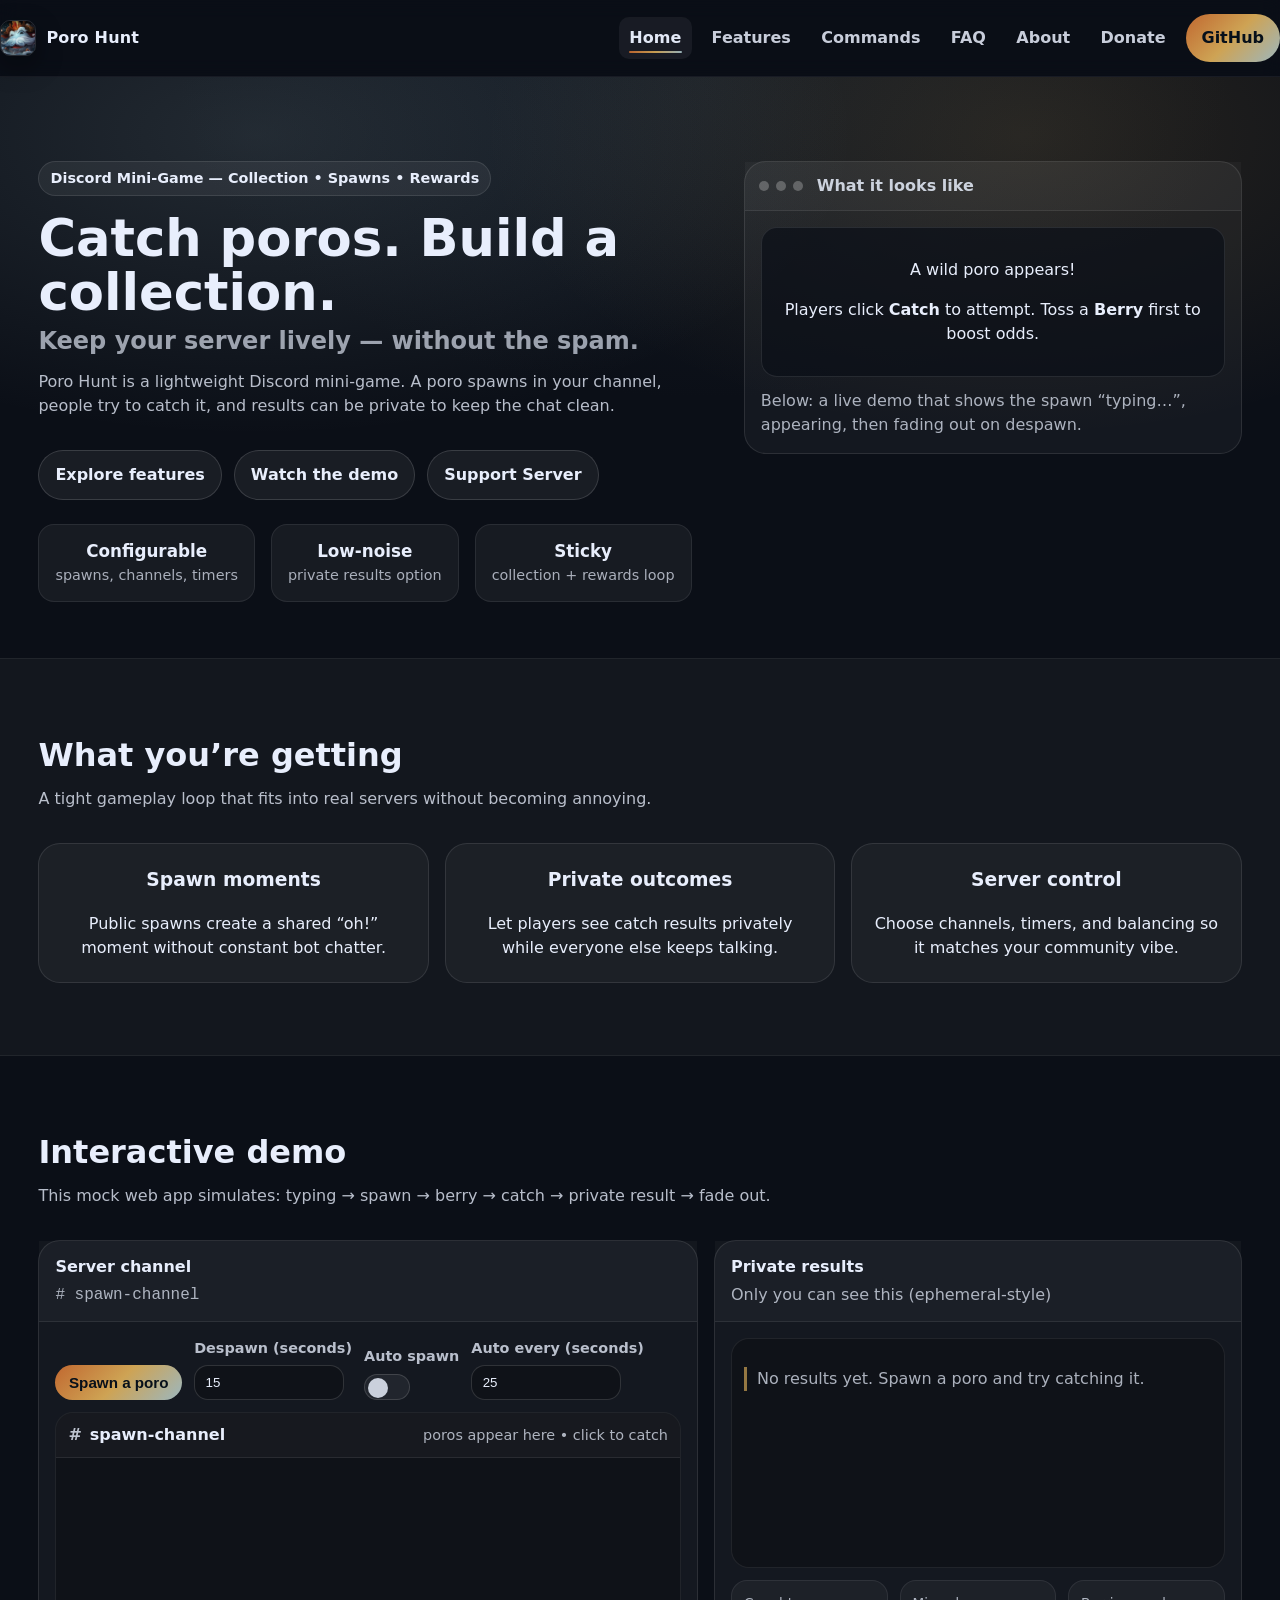
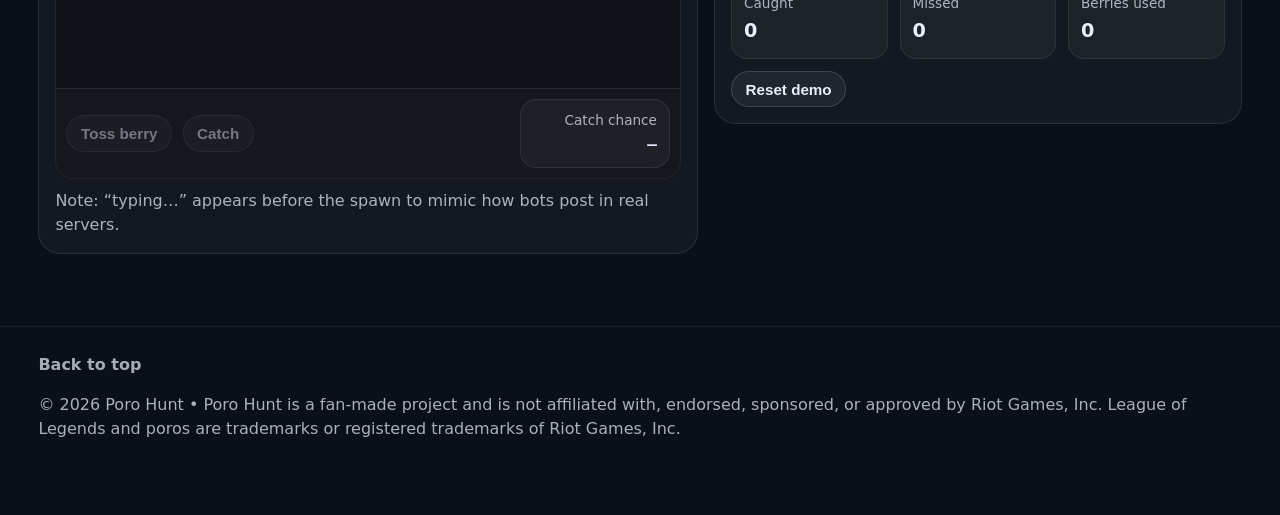
==== commit 3f175967: "Initial site upload" ====
--- a/index.html
+++ b/index.html
@@ -29,8 +29,7 @@
           <a class="nav-link" href="./about.html">About</a>
           <a class="nav-link" href="./donate.html">Donate</a>
 
-          <a class="btn btn-ghost" href="https://https://github.com/knubgod/poro-hunt" target="_blank" rel="noreferrer">GitHub</a>
-          <a class="btn btn-primary" href="https://discord.com/oauth2/authorize?client_id=1469908862562734150&permissions=355392&integration_type=0&scope=bot+applications.commands" target="_blank" rel="noreferrer">Invite</a>
+          <a class="btn btn-primary" href="https://https://github.com/knubgod/poro-hunt" target="_blank" rel="noreferrer">GitHub</a>
         </nav>
       </div>
     </header>
